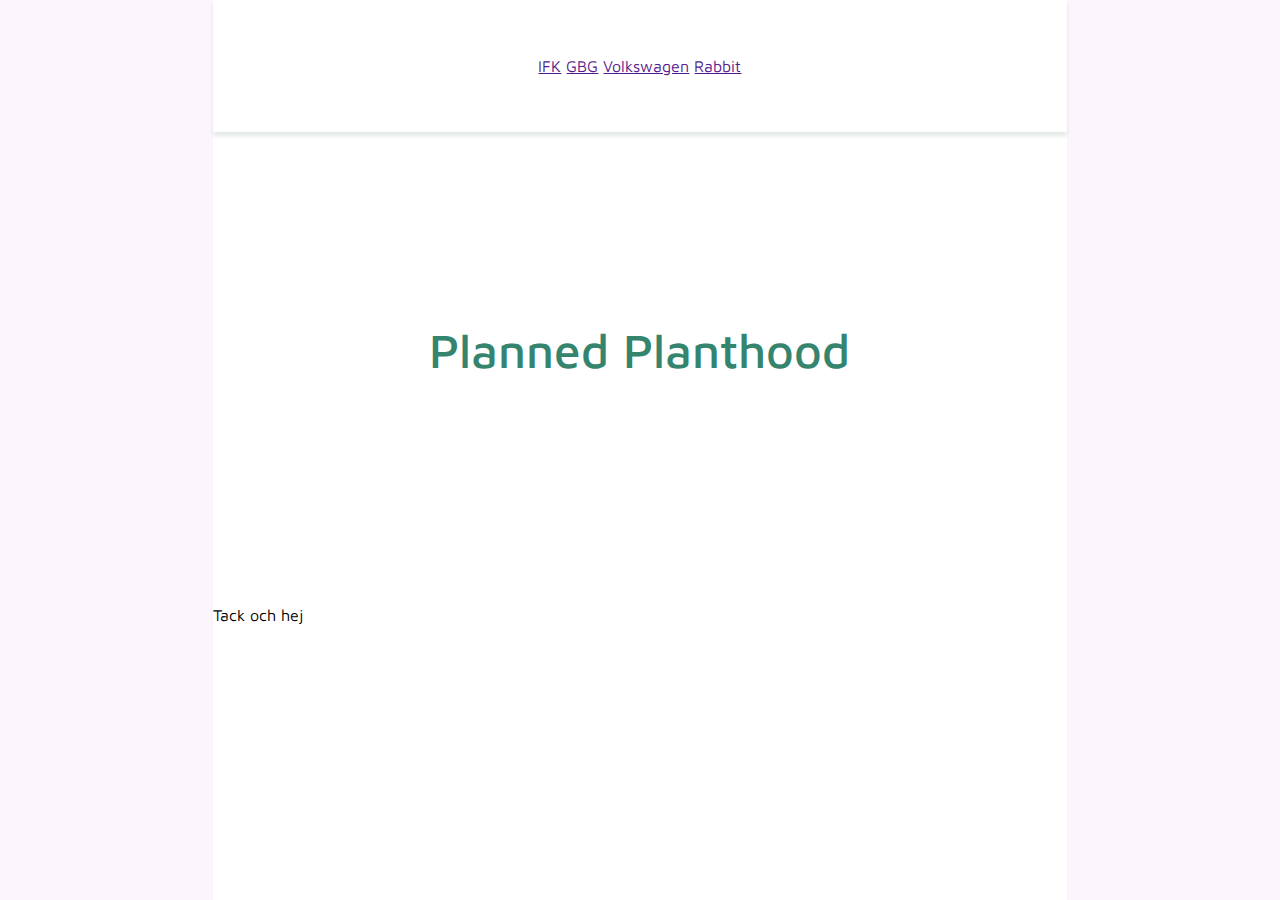
==== index.html @ 4d302ba3 "first" ====
<!DOCTYPE html>
<html lang="en">
  <head>
    <meta charset="UTF-8" />
    <meta name="viewport" content="width=device-width, initial-scale=1.0" />
    <title>Planned Planthood</title>
    <link rel="stylesheet" href="index.css" />
  </head>
  <body>
    <div class="wrapper"></div>
    <header>
      <nav>
        <a href="">IFK</a>
        <a href="">GBG</a>
        <a href="">Volkswagen</a>
        <a href="">Rabbit</a>
      </nav>
    </header>
    <main>
      <h1>Planned Planthood</h1>
    </main>
    <footer>
      <p>Tack och hej</p>
    </footer>
  </body>
</html>
---- index.css ----
@import url('https://fonts.googleapis.com/css2?family=Open+Sans:ital,wght@0,300..800;1,300..800&display=swap');
@import url('https://fonts.googleapis.com/css2?family=Lato:ital,wght@0,100;0,300;0,400;0,700;0,900;1,100;1,300;1,400;1,700;1,900&family=Maven+Pro:wght@400..900&display=swap');

:root {
    --theme-green-color: #35846E;
    --link-green-color: #055647;
    --button-bg-color: #B93857;
    --background-margin-color: #FCF5FC;
    --background-content-color: #FFFFFF;
}

body {
    height: 100vh;
    margin: 0;
    font-family: 'Maven Pro';
    display: grid;
    grid-template-columns: repeat(6, 1fr);
    background-color: var(--background-margin-color);
}

header {
    display: grid;
    justify-items: center;
    grid-column: 2 / 6;
    grid-template-rows: 5fr 5fr 1fr;
    background-color: var(--background-content-color);

    >* {
        margin: 0;
        width: 100%;
        align-content: center;
        text-align-last: center;
    }

    .burger {
        display: none;
    }

    nav {
        grid-column: span 2;
        background-color: white;
        padding: 1rem 0;
        box-shadow: 0px 4px 4px 0px #03382F1C;
        z-index: 2;

        ul {
            display: flex;
            list-style-type: none;
            justify-content: space-around;
            margin: 0;

            a {
                text-decoration: none;
                font-size: 1.5rem;
                color: var(--link-green-color);
                font-weight: 500;
            }
        }
    }
}

.logo {
    grid-row: span 2;
    background: url(/assets/logo-hand.jpeg);
    background-size: cover;
    background-repeat: no-repeat;
    background-position: center;
}

.seedling {
    grid-column-start: 2;
    background-color: #9E6D52;
}

.dig {
    background-color: var(--theme-green-color);
}

main {
    display: grid;
    grid-column: 2 / 6;
    grid-template-columns: repeat(12, 1fr);
    background-color: var(--background-content-color);

    >* {
        grid-column: 2 / 12;
    }

    .theme-button {
        background-color: var(--theme-green-color);
        color: white;
        border-radius: 8px;
        font-size: 24px;
        font-family: 'Open Sans';
        font-weight: 600;
        border: thin;
        box-shadow: 0px 4px 4px 0px #00000040;
        padding: 1rem;
    }

    h1 {
        font-size: 48px;
        color: var(--theme-green-color);
        text-align: center;
        font-weight: 500;
    }

    article.season,
    article.earlier {
        display: flex;
        gap: 3rem;
        margin: 2rem 0 4rem 0;

        figure {
            background-color: var(--theme-green-color);
            border-radius: 100%;
            display: flex;
            align-items: center;
            justify-content: center;
            margin: 0;

            img {
                padding: 5rem;
            }
        }

        .sow {
            display: flex;
            flex-direction: column;
            align-self: center;

            h1 {
                text-align: left;
                color: #1E1E1E;
                font-family: 'Open Sans';
                font-size: 32px;
                font-weight: 700;
            }

            p {
                font-family: 'Open Sans';
                font-size: 16px;
                font-weight: 400;
                margin: 0;
            }

            button {
                align-self: self-end;
                margin-top: 2rem;
            }
        }
    }

    article.earlier {
        .sow>.theme-button {
            align-self: flex-start;
        }

        figure>img {
            padding: 5rem 7rem;
        }
    }

    .cucumber {
        background: url(/assets/cucumber.jpeg);
    }

    .tomatoes {
        background: url(/assets/tomatoes.jpeg);
    }

    .tomato {
        background: url(/assets/tomato.jpeg);
    }

    .greens {
        background: url(/assets/greens.jpeg);
    }

    .turnips {
        background: url(/assets/turnips.jpeg);
    }

    .squash {
        background: url(/assets/flower.jpeg);
    }

    .trash-icon {
        display: none;
    }

    .planted-plants {
        display: grid;
        grid-template-columns: repeat(12, 1fr);

        .border {
            border-top: solid;
            border-color: var(--link-green-color);
            grid-column: 5 / 9;
        }

        h2 {
            font-size: 32px;
            font-weight: 600;
            text-align: center;
            font-family: 'Lato';
            grid-column: span 12;
            margin-top: 4rem;
            margin-bottom: 3rem;
        }

        .cards {
            display: grid;
            grid-template-columns: repeat(12, 1fr);
            grid-column: span 12;
            gap: 2rem;
            margin-bottom: 3rem;

            article.card {
                display: grid;
                grid-column: span 4;
                align-items: center;
                background-color: white;
                box-shadow: 3px 4px 4px 0px #00000040;

                h3 {
                    font-size: 24px;
                    font-weight: 600;
                }

                h3,
                h4 {
                    font-family: 'Lato';
                    margin-left: 1rem;
                }

                h4 {
                    font-weight: 300;
                    font-size: 16px;
                }

                figure {
                    margin: 0;
                    grid-column: span 4;
                    background-size: cover;
                    background-position: center;
                    text-align: center;

                    img {
                        padding: 2rem 0;
                    }
                }

                p {
                    font-size: 16px;
                    text-align: right;
                    font-family: 'Open Sans';
                }

                p,
                button.remove {
                    grid-column-start: 4;
                    font-weight: 700;
                    margin-right: 1rem;
                }

                button.remove {
                    background-color: var(--button-bg-color);
                    color: white;
                    font-size: 15px;
                    font-family: 'Open Sans';
                    border-radius: 9px;
                    border: thin;
                    padding: 0.3rem;
                }
            }
        }

        button.show-more {
            padding: 1rem;
        }
    }

    button.theme-button {
        padding: 1rem 2.5rem;
        grid-column: 6 / 8;
        font-family: 'Open Sans';
    }
}

footer {
    display: grid;
    grid-column: 2 / 6;
    padding-bottom: 5rem;
    background-color: var(--background-content-color);

    .footer-area {
        background: url(/assets/hand-above-plants.jpeg);
        background-size: cover;
        background-repeat: no-repeat;
        background-position: center;
        display: grid;
        grid-column: span 2;

        .footer-information {
            opacity: 0.8;
            background-color: black;
            display: grid;
            grid-template-rows: 9fr 1fr;
            grid-row: span 2;

            h1 {
                font-size: 64px;
                font-weight: 500;
                color: white;
                font-family: 'Maven Pro';
                text-align: center;
                align-content: center;
            }

            address {
                display: flex;
                justify-content: space-between;

                figure {
                    display: flex;
                    margin: 0;
                    align-items: center;

                    >img {
                        margin: 0 1rem;
                    }
                }

                h3 {
                    color: white;
                    font-size: 20px;
                    font-weight: 400;
                    font-style: normal;
                }
            }
        }

        .footer-logo {
            display: grid;
            grid-column-start: 2;
            grid-row: span 2;
            justify-content: center;
            align-content: center;
        }
    }

    h2 {
        display: flex;
        align-items: center;
        justify-content: center;
        font-weight: 400;
        font-size: 24px;
        grid-column: span 2;
        background-color: white;
        font-family: 'Open Sans';
        box-shadow: 0px 4px 4px 0px #03382F1C;
        padding-bottom: 2rem;
        font-style: normal;
    }
}

@media (max-width: 600px) {
    body {
        grid-template-columns: auto;

        main>article.earlier>figure {
            margin: 0rem 2rem;

            >img {
                padding: 3rem 0rem;
                height: 50%;
            }
        }
    }

    header,
    main,
    footer {
        grid-column: span 6;
    }

    header {
        grid-template-rows: 2fr 1fr;

        .burger {
            display: flex;
            justify-self: self-end;
            justify-content: right;
            position: absolute;
            padding: 1rem 1rem 0 0;
            z-index: 3;
        }

        input[type="checkbox"] {
            width: 48px;
            height: 38px;
            opacity: 0;
            position: absolute;
            margin: 1rem 1rem 0 0;
            z-index: 5;
        }

        input:checked {
            z-index: 5;

            ~nav {
                display: block;
                position: absolute;
                top: 0;

                ul {
                    flex-direction: column;
                }
            }
        }
    }

    .logo {
        grid-column: span 6;
        grid-row: span 1;
    }

    .seedling,
    .dig {
        grid-column: span 3;

        img {
            width: 70%;
        }
    }

    nav {
        display: none;
    }

    main {

        >h1 {
            font-size: 24px;
        }

        .planted-plants {
            grid-column: 1 / 13;
            margin-left: 1rem;
            margin-right: 1rem;

            .border {
                grid-column: 3 / 11;
            }

            >h2 {
                font-size: 16px;
                font-family: 'Open Sans';
                margin: 3rem 0 2rem 0;
            }

            .cards {
                grid-template-columns: 1fr 1fr;
                gap: 1rem;

                article.card {
                    grid-column: span 1;

                    p {
                        font-size: 10px;
                        font-family: 'Open Sans';
                    }

                    h3 {
                        font-size: 14px;
                    }

                    h4 {
                        font-size: 10px;
                    }

                    button.remove {
                        display: none;
                    }

                    figure.trash-icon {
                        display: block;
                        grid-column-start: 4;
                        justify-self: flex-end;
                        margin-right: 1rem;

                        img {
                            width: fit-content;
                            padding: 0;
                        }
                    }

                    figure:not(.trash-icon) {
                        text-align: center;

                        img {
                            width: 50%;
                        }
                    }
                }
            }

            button.show-more {
                font-size: 16px;
                font-family: 'Open Sans';
                font-weight: 700;
                grid-column: 5 / 9;
            }
        }

        article.earlier,
        article.season {
            flex-direction: column-reverse;

            section.sow {
                align-items: center;

                h1 {
                    font-size: 16px;
                }

                p {
                    font-size: 14px;
                    text-align: center;
                }

                button.theme-button {
                    align-self: center;
                    font-size: 16px;
                    font-weight: 700;
                    padding: 0.8rem 1.8rem;
                }
            }

            figure {
                margin: 0 2rem;

                img {
                    padding: 3rem 4rem;
                }
            }
        }
    }

    footer {
        padding: 0;

        .footer-area {
            display: flex;
            flex-direction: column-reverse;

            .footer-logo {
                padding: 4rem 0;
            }

            .footer-information {
                display: block;

                h1 {
                    font-size: 32px;
                    padding: 7rem 0;
                }

                address {
                    margin-bottom: 1rem;

                    h3 {
                        font-size: 12px;
                    }
                }
            }
        }

        h2 {
            margin-top: 1rem;
            margin-bottom: 0;
            font-size: 12px;
        }
    }
}
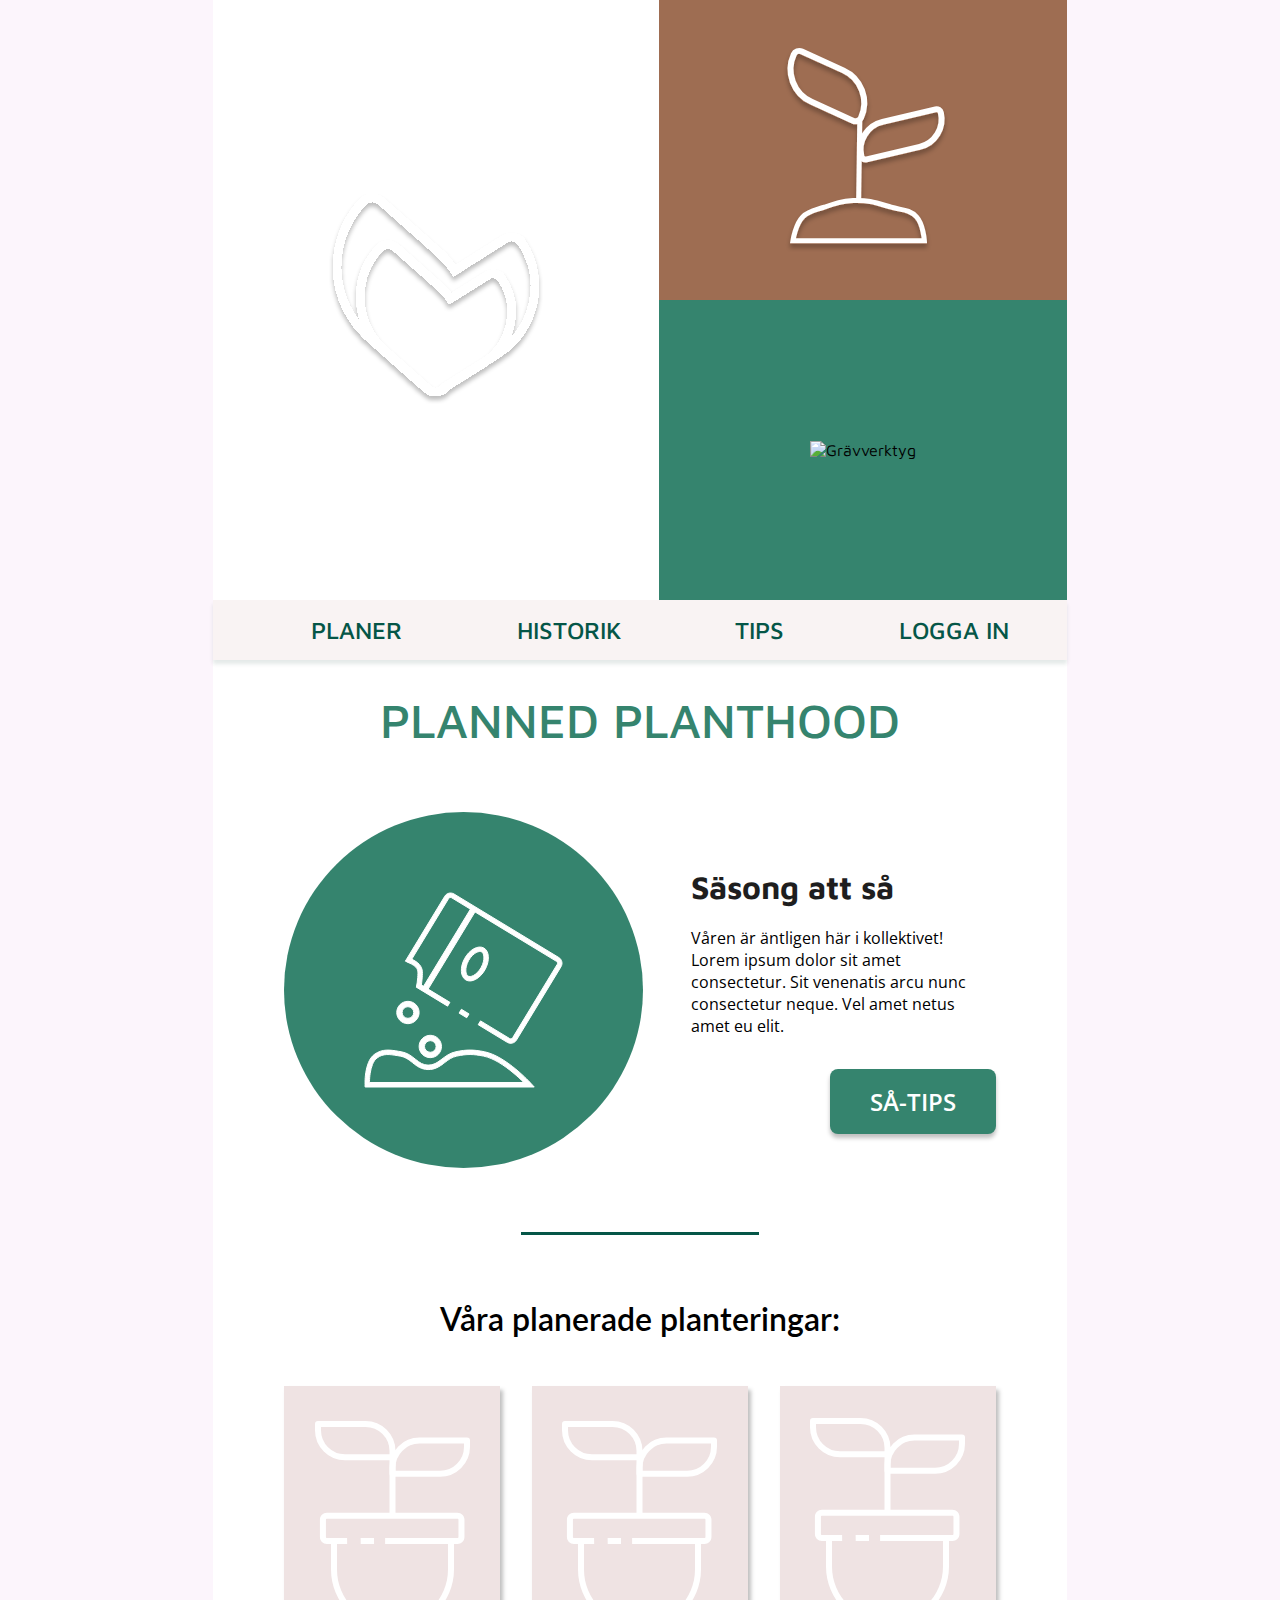
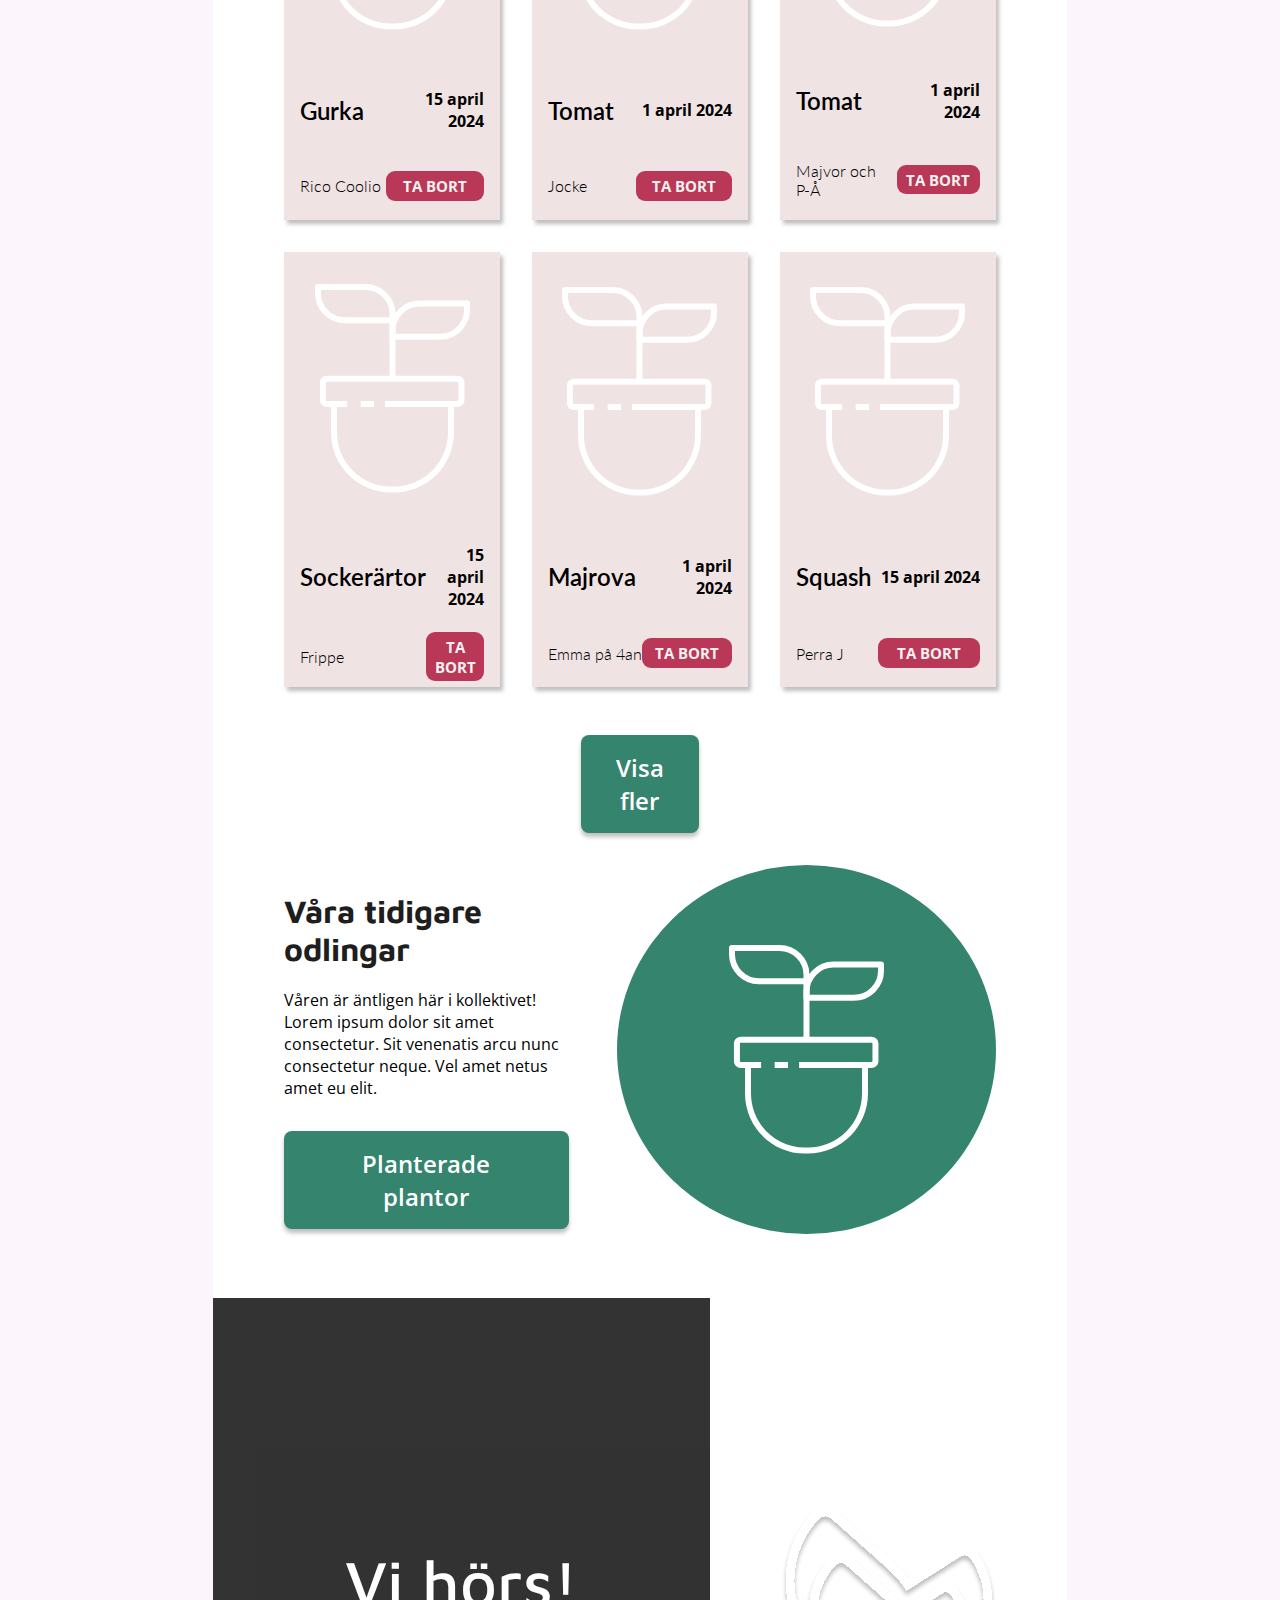
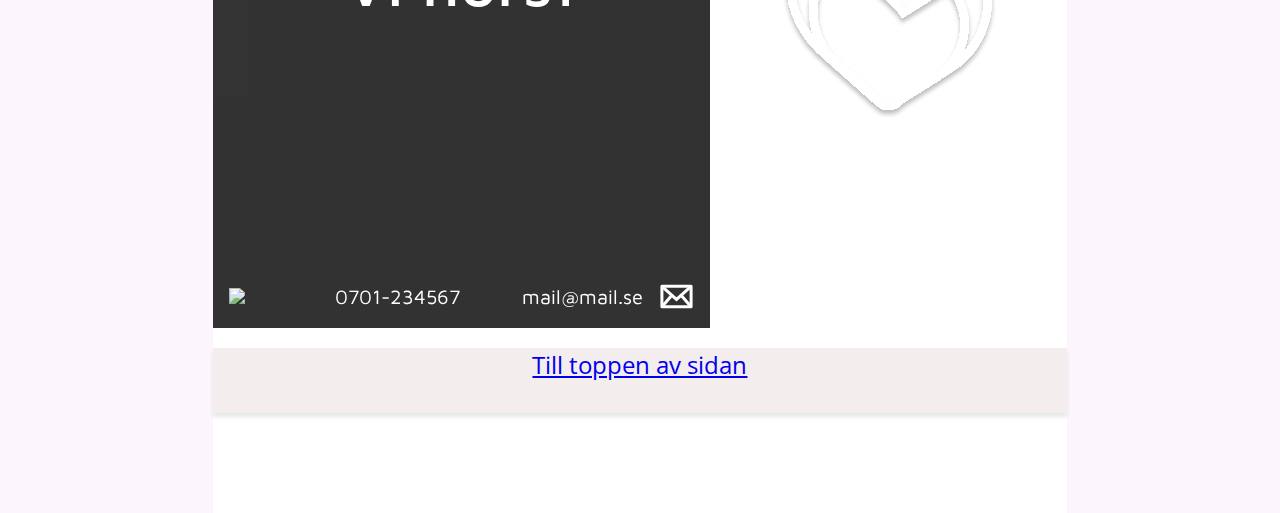
==== commit b7efe256: "first" ====
--- a/index.html
+++ b/index.html
@@ -1,26 +1,198 @@
 <!DOCTYPE html>
-<html lang="en">
+<html lang="sv">
   <head>
     <meta charset="UTF-8" />
     <meta name="viewport" content="width=device-width, initial-scale=1.0" />
     <title>Planned Planthood</title>
-    <link rel="stylesheet" href="index.css" />
+    <link rel="stylesheet" href="/index.css" />
   </head>
+
   <body>
-    <div class="wrapper"></div>
     <header>
+      <figure class="logo">
+        <img src="/assets/Logo.svg" alt="Plant Logo" />
+      </figure>
+
+      <input class="burgir" type="checkbox" />
+
+      <figure class="burgir"><img src="/assets/burgir.svg" alt="Hamburger" /></figure>
+
+      <figure class="seedling">
+        <img src="/assets/seedling.svg" alt="Din Planta" />
+      </figure>
+
+      <figure class="dig">
+        <img src="/assets/dig.svg" alt="Grävverktyg" />
+      </figure>
+
       <nav>
-        <a href="">IFK</a>
-        <a href="">GBG</a>
-        <a href="">Volkswagen</a>
-        <a href="">Rabbit</a>
+        <ul>
+          <li>
+            <a href="#">PLANER</a>
+          </li>
+          <li>
+            <a href="#">HISTORIK</a>
+          </li>
+          <li>
+            <a href="#">TIPS</a>
+          </li>
+          <li>
+            <a href="#">LOGGA IN</a>
+          </li>
+        </ul>
       </nav>
     </header>
+
     <main>
-      <h1>Planned Planthood</h1>
+      <h1>PLANNED PLANTHOOD</h1>
+
+      <article class="season">
+        <figure class="seed-package">
+          <img src="/assets/Vectorseedpackage.svg" alt="Seeds poured from package" />
+        </figure>
+
+        <section class="sow">
+          <h1>Säsong att så</h1>
+          <p>Våren är äntligen här i kollektivet!</p>
+          <p>
+            Lorem ipsum dolor sit amet consectetur. Sit venenatis arcu nunc consectetur neque. Vel
+            amet netus amet eu elit.
+          </p>
+          <button class="theme-button">SÅ-TIPS</button>
+        </section>
+      </article>
+
+      <section class="planted-plants">
+        <div class="border"></div>
+
+        <h2>Våra planerade planteringar:</h2>
+
+        <section class="cards">
+          <article class="card">
+            <figure class="gurka">
+              <img src="/assets/plant.svg" alt="Gurka" />
+            </figure>
+            <h3>Gurka</h3>
+            <p>15 april 2024</p>
+            <h4>Rico Coolio</h4>
+            <figure class="trash-icon">
+              <img src="/assets/Vector (Stroke).svg" alt="Trash" />
+            </figure>
+            <button class="remove">TA BORT</button>
+          </article>
+
+          <article class="card">
+            <figure class="tomater">
+              <img src="/assets/plant.svg" alt="Tomat" />
+            </figure>
+            <h3>Tomat</h3>
+            <p>1 april 2024</p>
+            <h4>Jocke</h4>
+            <figure class="trash-icon">
+              <img src="/assets/Vector (Stroke).svg" alt="Skräp" />
+            </figure>
+            <button class="remove">TA BORT</button>
+          </article>
+
+          <article class="card">
+            <figure class="tomat">
+              <img src="/assets/plant.svg" alt="Tomat" />
+            </figure>
+            <h3>Tomat</h3>
+            <p>1 april 2024</p>
+            <h4>Majvor och P-Å</h4>
+            <figure class="trash-icon">
+              <img src="/assets/Vector (Stroke).svg" alt="Trash" />
+            </figure>
+            <button class="remove">TA BORT</button>
+          </article>
+
+          <article class="card">
+            <figure class="greens">
+              <img src="/assets/plant.svg" alt="Sugar Snap Peas" />
+            </figure>
+            <h3>Sockerärtor</h3>
+            <p>15 april 2024</p>
+            <h4>Frippe</h4>
+            <figure class="trash-icon">
+              <img src="/assets/Vector (Stroke).svg" alt="Trash" />
+            </figure>
+            <button class="remove">TA BORT</button>
+          </article>
+
+          <article class="card">
+            <figure class="turnips">
+              <img src="/assets/plant.svg" alt="Turnips" />
+            </figure>
+            <h3>Majrova</h3>
+            <p>1 april 2024</p>
+            <h4>Emma på 4an</h4>
+            <figure class="trash-icon">
+              <img src="/assets/Vector (Stroke).svg" alt="Trash" />
+            </figure>
+            <button class="remove">TA BORT</button>
+          </article>
+
+          <article class="card">
+            <figure class="squash">
+              <img src="/assets/plant.svg" alt="Squash" />
+            </figure>
+            <h3>Squash</h3>
+            <p>15 april 2024</p>
+            <h4>Perra J</h4>
+            <figure class="trash-icon">
+              <img src="/assets/Vector (Stroke).svg" alt="Trash" />
+            </figure>
+            <button class="remove">TA BORT</button>
+          </article>
+        </section>
+
+        <button class="theme-button show-more">Visa fler</button>
+      </section>
+
+      <article class="earlier">
+        <section class="sow">
+          <h1>Våra tidigare odlingar</h1>
+          <p>Våren är äntligen här i kollektivet!</p>
+          <p>
+            Lorem ipsum dolor sit amet consectetur. Sit venenatis arcu nunc consectetur neque. Vel
+            amet netus amet eu elit.
+          </p>
+          <button class="theme-button">Planterade plantor</button>
+        </section>
+
+        <figure class="earlier-plant">
+          <img src="/assets/plant.svg" alt="Plant in pot" />
+        </figure>
+      </article>
     </main>
+
     <footer>
-      <p>Tack och hej</p>
+      <section class="footer-area">
+        <section class="footer-information">
+          <h1>Vi hörs!</h1>
+
+          <address>
+            <figure>
+              <img src="/assets/phone.svg" alt="Telephone" />
+              <h3>0701-234567</h3>
+            </figure>
+
+            <figure>
+              <h3>mail@mail.se</h3>
+              <img src="/assets/envelope.svg" alt="Envelope" />
+            </figure>
+          </address>
+        </section>
+
+        <figure class="footer-logo">
+          <img src="/assets/Logo.svg" alt="Plant Logo" />
+        </figure>
+      </section>
+
+      <h2>
+        <a href="#">Till toppen av sidan</a>
+      </h2>
     </footer>
   </body>
 </html>
--- a/index.css
+++ b/index.css
@@ -32,13 +32,13 @@
         text-align-last: center;
     }
 
-    .burger {
+    .burgir {
         display: none;
     }
 
     nav {
         grid-column: span 2;
-        background-color: white;
+        background-color: rgb(249, 243, 243);
         padding: 1rem 0;
         box-shadow: 0px 4px 4px 0px #03382F1C;
         z-index: 2;
@@ -88,14 +88,14 @@
 
     .theme-button {
         background-color: var(--theme-green-color);
+        box-shadow: 0px 4px 4px 0px #00000040;
         color: white;
         border-radius: 8px;
+        border: thin;
+        padding: 1rem;
         font-size: 24px;
         font-family: 'Open Sans';
         font-weight: 600;
-        border: thin;
-        box-shadow: 0px 4px 4px 0px #00000040;
-        padding: 1rem;
     }
 
     h1 {
@@ -107,9 +107,9 @@
 
     article.season,
     article.earlier {
-        display: flex;
         gap: 3rem;
         margin: 2rem 0 4rem 0;
+        display: flex;
 
         figure {
             background-color: var(--theme-green-color);
@@ -132,7 +132,6 @@
             h1 {
                 text-align: left;
                 color: #1E1E1E;
-                font-family: 'Open Sans';
                 font-size: 32px;
                 font-weight: 700;
             }
@@ -145,8 +144,8 @@
             }
 
             button {
+                margin-top: 2rem;
                 align-self: self-end;
-                margin-top: 2rem;
             }
         }
     }
@@ -161,15 +160,15 @@
         }
     }
 
-    .cucumber {
+    .gurka {
         background: url(/assets/cucumber.jpeg);
     }
 
-    .tomatoes {
+    .tomater {
         background: url(/assets/tomatoes.jpeg);
     }
 
-    .tomato {
+    .tomat {
         background: url(/assets/tomato.jpeg);
     }
 
@@ -194,19 +193,19 @@
         grid-template-columns: repeat(12, 1fr);
 
         .border {
+            grid-column: 5 / 9;
             border-top: solid;
             border-color: var(--link-green-color);
-            grid-column: 5 / 9;
         }
 
         h2 {
+            margin-top: 4rem;
+            margin-bottom: 3rem;
             font-size: 32px;
             font-weight: 600;
             text-align: center;
             font-family: 'Lato';
             grid-column: span 12;
-            margin-top: 4rem;
-            margin-bottom: 3rem;
         }
 
         .cards {
@@ -217,11 +216,11 @@
             margin-bottom: 3rem;
 
             article.card {
+                background-color: rgb(239, 227, 227);
+                box-shadow: 3px 4px 4px 0px #00000040;
                 display: grid;
                 grid-column: span 4;
                 align-items: center;
-                background-color: white;
-                box-shadow: 3px 4px 4px 0px #00000040;
 
                 h3 {
                     font-size: 24px;
@@ -241,10 +240,10 @@
 
                 figure {
                     margin: 0;
-                    grid-column: span 4;
                     background-size: cover;
                     background-position: center;
                     text-align: center;
+                    grid-column: span 4;
 
                     img {
                         padding: 2rem 0;
@@ -266,12 +265,12 @@
 
                 button.remove {
                     background-color: var(--button-bg-color);
-                    color: white;
-                    font-size: 15px;
-                    font-family: 'Open Sans';
+                    color: rgb(243, 240, 240);
                     border-radius: 9px;
                     border: thin;
                     padding: 0.3rem;
+                    font-size: 15px;
+                    font-family: 'Open Sans';
                 }
             }
         }
@@ -284,7 +283,6 @@
     button.theme-button {
         padding: 1rem 2.5rem;
         grid-column: 6 / 8;
-        font-family: 'Open Sans';
     }
 }
 
@@ -357,7 +355,7 @@
         font-weight: 400;
         font-size: 24px;
         grid-column: span 2;
-        background-color: white;
+        background-color: rgb(244, 237, 237);
         font-family: 'Open Sans';
         box-shadow: 0px 4px 4px 0px #03382F1C;
         padding-bottom: 2rem;
@@ -373,35 +371,35 @@
             margin: 0rem 2rem;
 
             >img {
+                height: 50%;
                 padding: 3rem 0rem;
-                height: 50%;
-            }
-        }
-    }
-
+            }
+        }
+    }
+
+    footer,
     header,
-    main,
-    footer {
+    main {
         grid-column: span 6;
     }
 
     header {
         grid-template-rows: 2fr 1fr;
 
-        .burger {
+        .burgir {
+            position: absolute;
+            padding: 1rem 1rem 0 0;
+            z-index: 3;
             display: flex;
             justify-self: self-end;
             justify-content: right;
+        }
+
+        input[type="checkbox"] {
             position: absolute;
-            padding: 1rem 1rem 0 0;
-            z-index: 3;
-        }
-
-        input[type="checkbox"] {
             width: 48px;
             height: 38px;
             opacity: 0;
-            position: absolute;
             margin: 1rem 1rem 0 0;
             z-index: 5;
         }
@@ -410,9 +408,9 @@
             z-index: 5;
 
             ~nav {
-                display: block;
                 position: absolute;
                 top: 0;
+                display: block;
 
                 ul {
                     flex-direction: column;
@@ -422,8 +420,8 @@
     }
 
     .logo {
+        grid-row: span 1;
         grid-column: span 6;
-        grid-row: span 1;
     }
 
     .seedling,
@@ -446,9 +444,10 @@
         }
 
         .planted-plants {
-            grid-column: 1 / 13;
             margin-left: 1rem;
             margin-right: 1rem;
+            grid-column: 1 / 13;
+
 
             .border {
                 grid-column: 3 / 11;
@@ -507,15 +506,15 @@
             }
 
             button.show-more {
+                grid-column: 5 / 9;
                 font-size: 16px;
                 font-family: 'Open Sans';
                 font-weight: 700;
-                grid-column: 5 / 9;
-            }
-        }
-
-        article.earlier,
-        article.season {
+            }
+        }
+
+        article.season,
+        article.earlier {
             flex-direction: column-reverse;
 
             section.sow {
@@ -526,15 +525,16 @@
                 }
 
                 p {
+                    text-align: center;
                     font-size: 14px;
-                    text-align: center;
+
                 }
 
                 button.theme-button {
-                    align-self: center;
                     font-size: 16px;
                     font-weight: 700;
                     padding: 0.8rem 1.8rem;
+                    align-self: center;
                 }
             }
 
@@ -563,8 +563,9 @@
                 display: block;
 
                 h1 {
+                    padding: 7rem 0;
                     font-size: 32px;
-                    padding: 7rem 0;
+
                 }
 
                 address {
@@ -578,9 +579,10 @@
         }
 
         h2 {
+            font-size: 12px;
             margin-top: 1rem;
             margin-bottom: 0;
-            font-size: 12px;
+
         }
     }
 }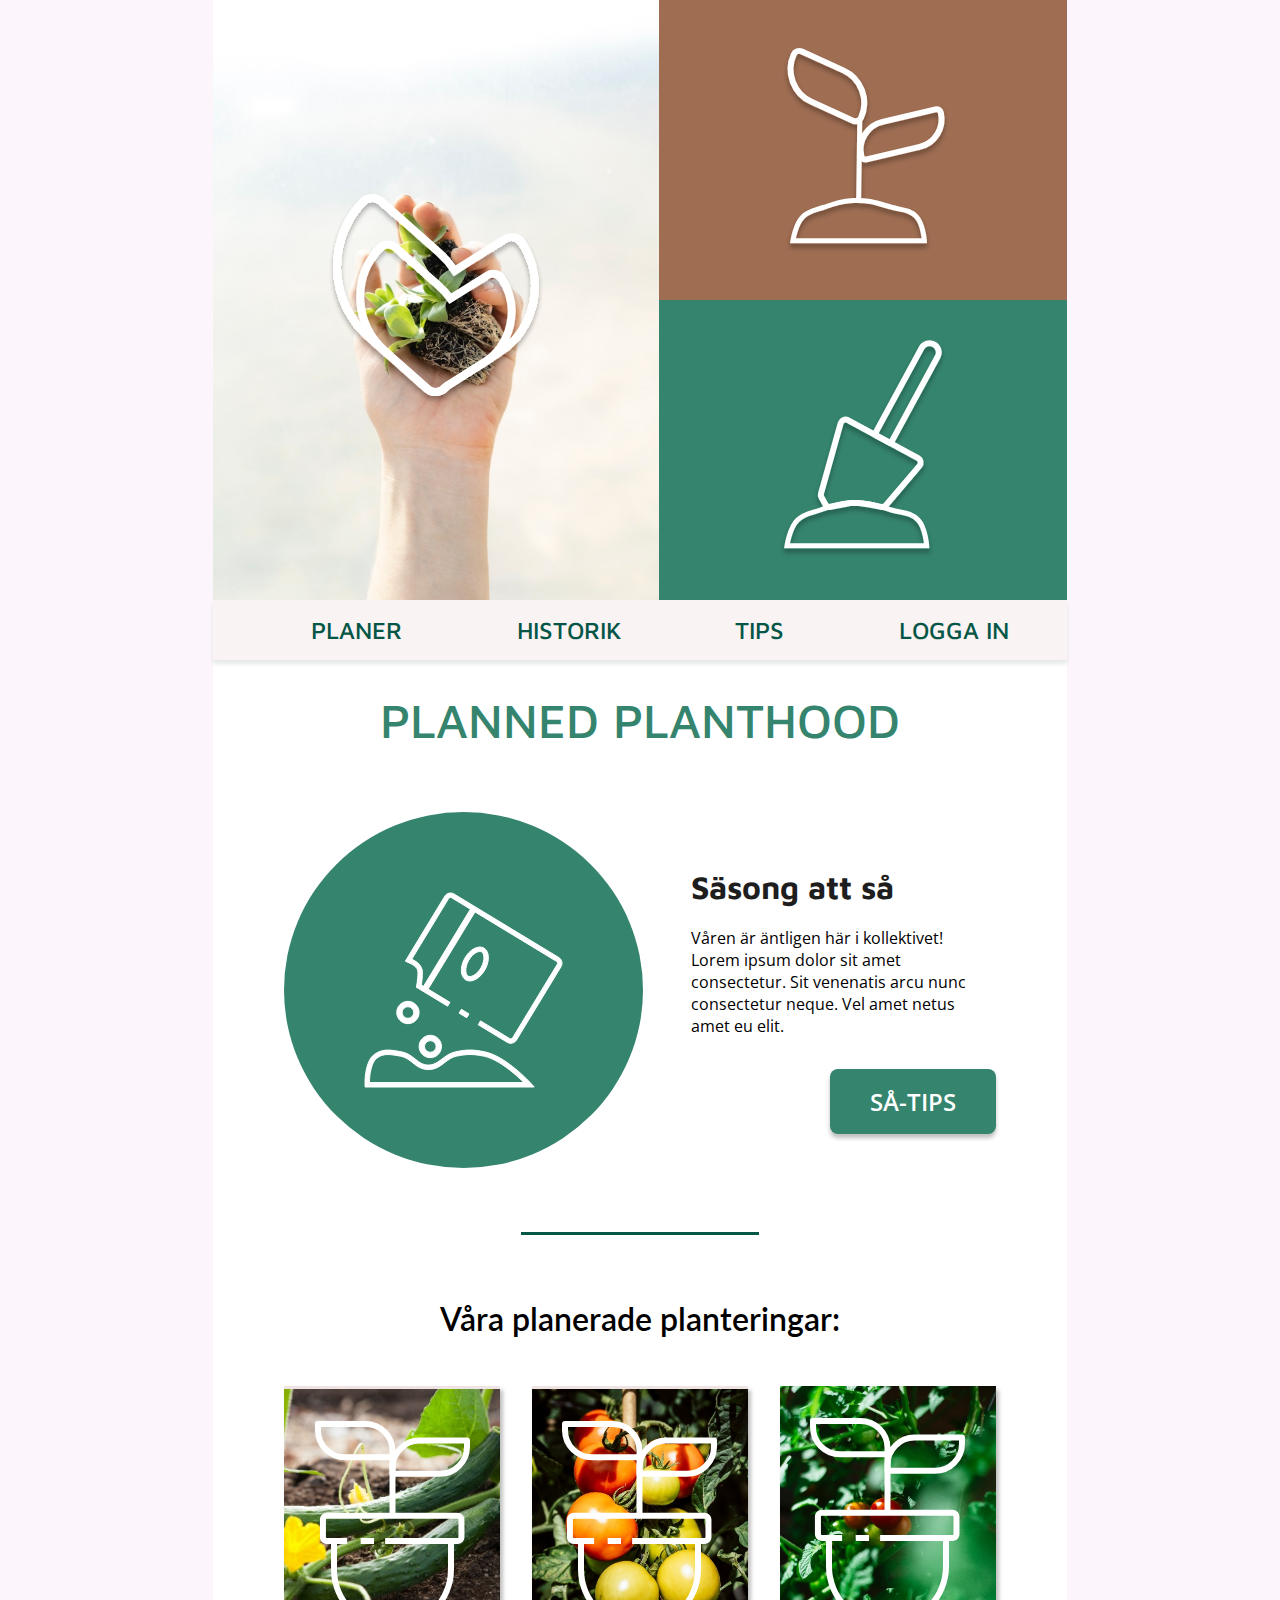
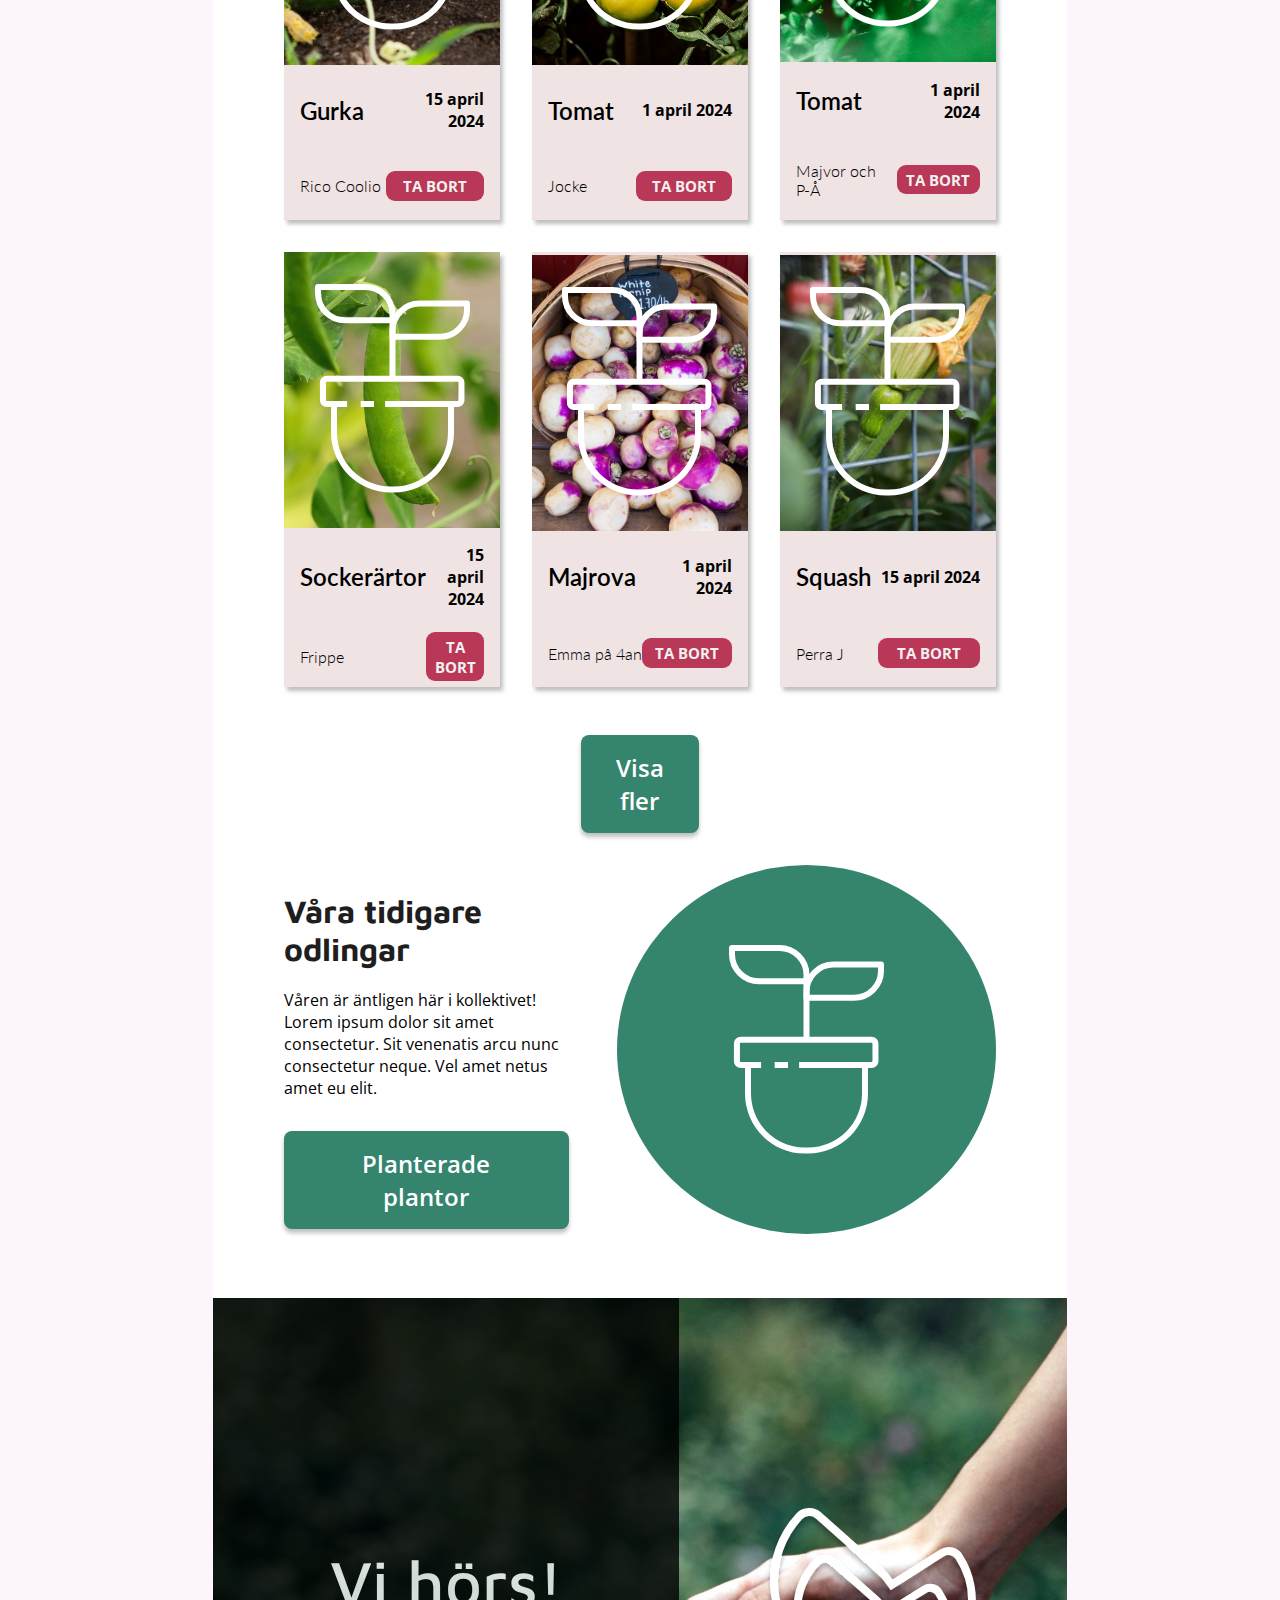
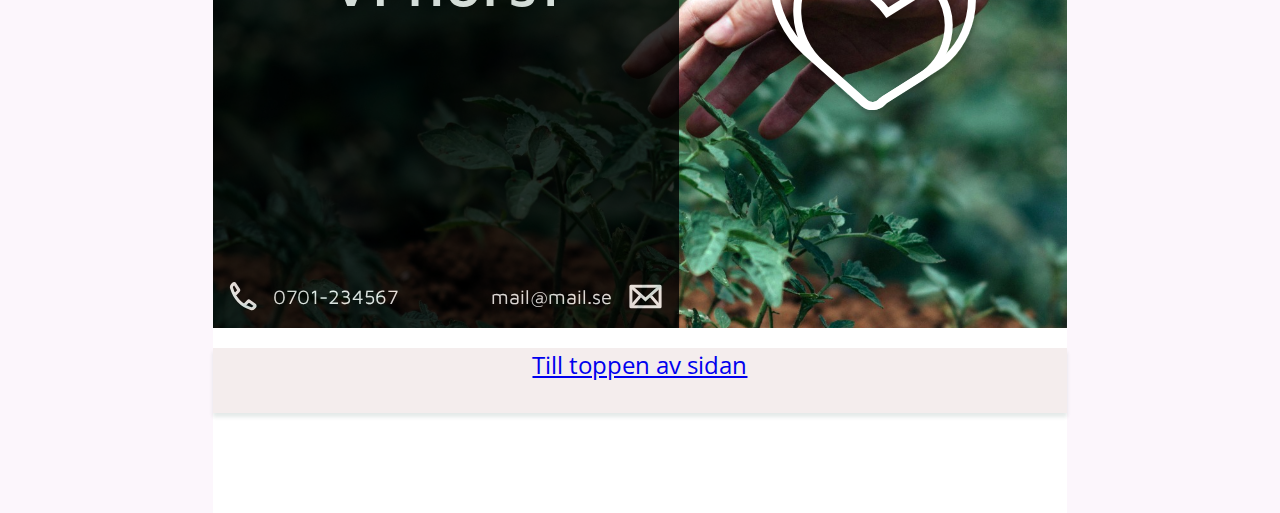
==== commit 01c6c993: "removed some css" ====
--- a/index.html
+++ b/index.html
@@ -9,23 +9,23 @@
 
   <body>
     <header>
-      <figure class="logo">
+      <figure class="header-items logo">
         <img src="/assets/Logo.svg" alt="Plant Logo" />
       </figure>
 
-      <input class="burgir" type="checkbox" />
+      <input class="header-items burgir" type="checkbox" />
 
-      <figure class="burgir"><img src="/assets/burgir.svg" alt="Hamburger" /></figure>
+      <figure class="header-items burgir"><img src="/assets/burgir.svg" alt="Hamburger" /></figure>
 
-      <figure class="seedling">
+      <figure class="header-items seedling">
         <img src="/assets/seedling.svg" alt="Din Planta" />
       </figure>
 
-      <figure class="dig">
+      <figure class="header-items dig">
         <img src="/assets/dig.svg" alt="Grävverktyg" />
       </figure>
 
-      <nav>
+      <nav class="header-items">
         <ul>
           <li>
             <a href="#">PLANER</a>
--- a/index.css
+++ b/index.css
@@ -15,7 +15,7 @@
     font-family: 'Maven Pro';
     display: grid;
     grid-template-columns: repeat(6, 1fr);
-    background-color: var(--background-margin-color);
+    background-color: #FCF6FC;
 }
 
 header {
@@ -23,9 +23,9 @@
     justify-items: center;
     grid-column: 2 / 6;
     grid-template-rows: 5fr 5fr 1fr;
-    background-color: var(--background-content-color);
-
-    >* {
+    background-color: #F6F6F4;
+
+    .header-items {
         margin: 0;
         width: 100%;
         align-content: center;
@@ -61,6 +61,7 @@
 
 .logo {
     grid-row: span 2;
+    /* background-color: #F6F6F4; */
     background: url(/assets/logo-hand.jpeg);
     background-size: cover;
     background-repeat: no-repeat;
@@ -295,7 +296,6 @@
     .footer-area {
         background: url(/assets/hand-above-plants.jpeg);
         background-size: cover;
-        background-repeat: no-repeat;
         background-position: center;
         display: grid;
         grid-column: span 2;
@@ -367,21 +367,13 @@
     body {
         grid-template-columns: auto;
 
-        main>article.earlier>figure {
-            margin: 0rem 2rem;
-
-            >img {
-                height: 50%;
-                padding: 3rem 0rem;
-            }
-        }
-    }
-
-    footer,
-    header,
-    main {
-        grid-column: span 6;
-    }
+        main>article.earlier>figure>img {
+            height: 50%;
+            padding: 3rem 0rem;
+
+        }
+    }
+
 
     header {
         grid-template-rows: 2fr 1fr;
@@ -401,7 +393,7 @@
             height: 38px;
             opacity: 0;
             margin: 1rem 1rem 0 0;
-            z-index: 5;
+            z-index: 4;
         }
 
         input:checked {
@@ -410,7 +402,7 @@
             ~nav {
                 position: absolute;
                 top: 0;
-                display: block;
+                display: inline;
 
                 ul {
                     flex-direction: column;
@@ -444,10 +436,9 @@
         }
 
         .planted-plants {
+            grid-column: 1 / 13;
             margin-left: 1rem;
             margin-right: 1rem;
-            grid-column: 1 / 13;
-
 
             .border {
                 grid-column: 3 / 11;
@@ -460,8 +451,8 @@
             }
 
             .cards {
+                gap: 1rem;
                 grid-template-columns: 1fr 1fr;
-                gap: 1rem;
 
                 article.card {
                     grid-column: span 1;
@@ -496,8 +487,6 @@
                     }
 
                     figure:not(.trash-icon) {
-                        text-align: center;
-
                         img {
                             width: 50%;
                         }
@@ -582,7 +571,6 @@
             font-size: 12px;
             margin-top: 1rem;
             margin-bottom: 0;
-
         }
     }
 }